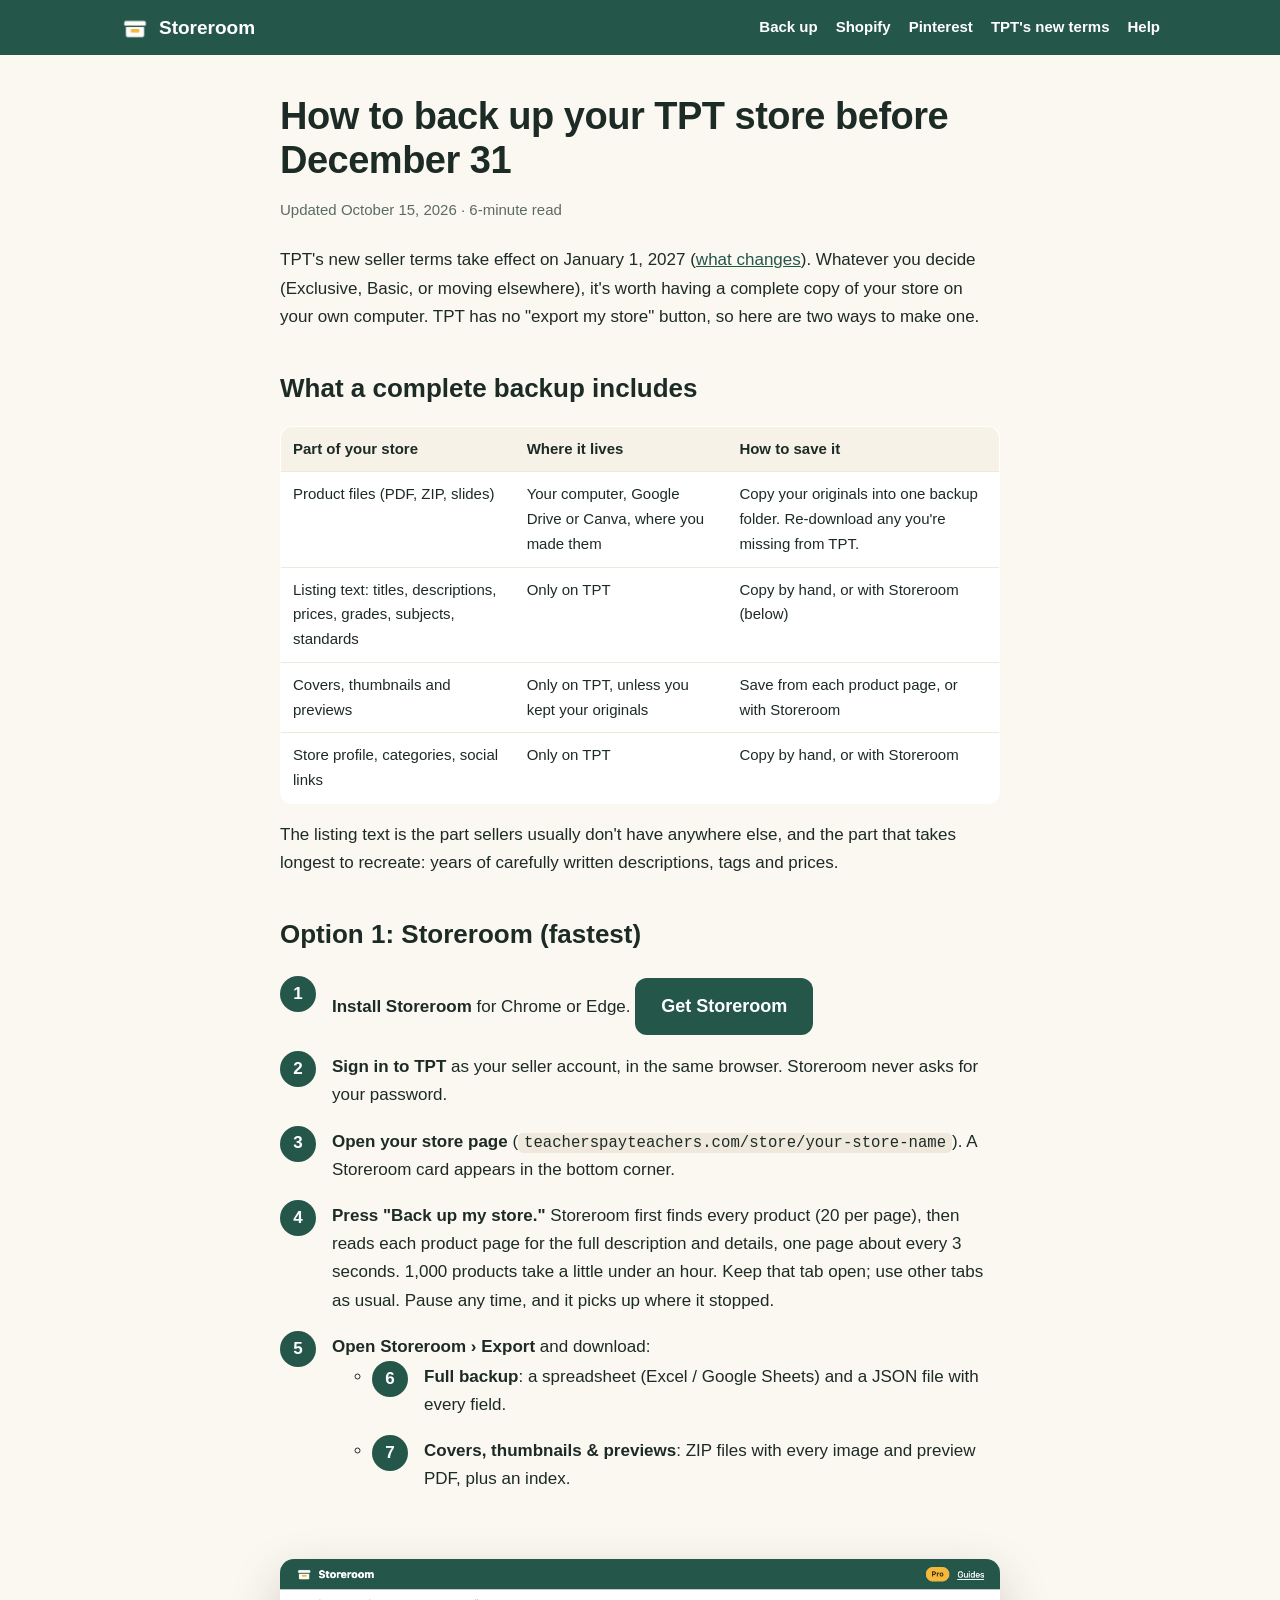
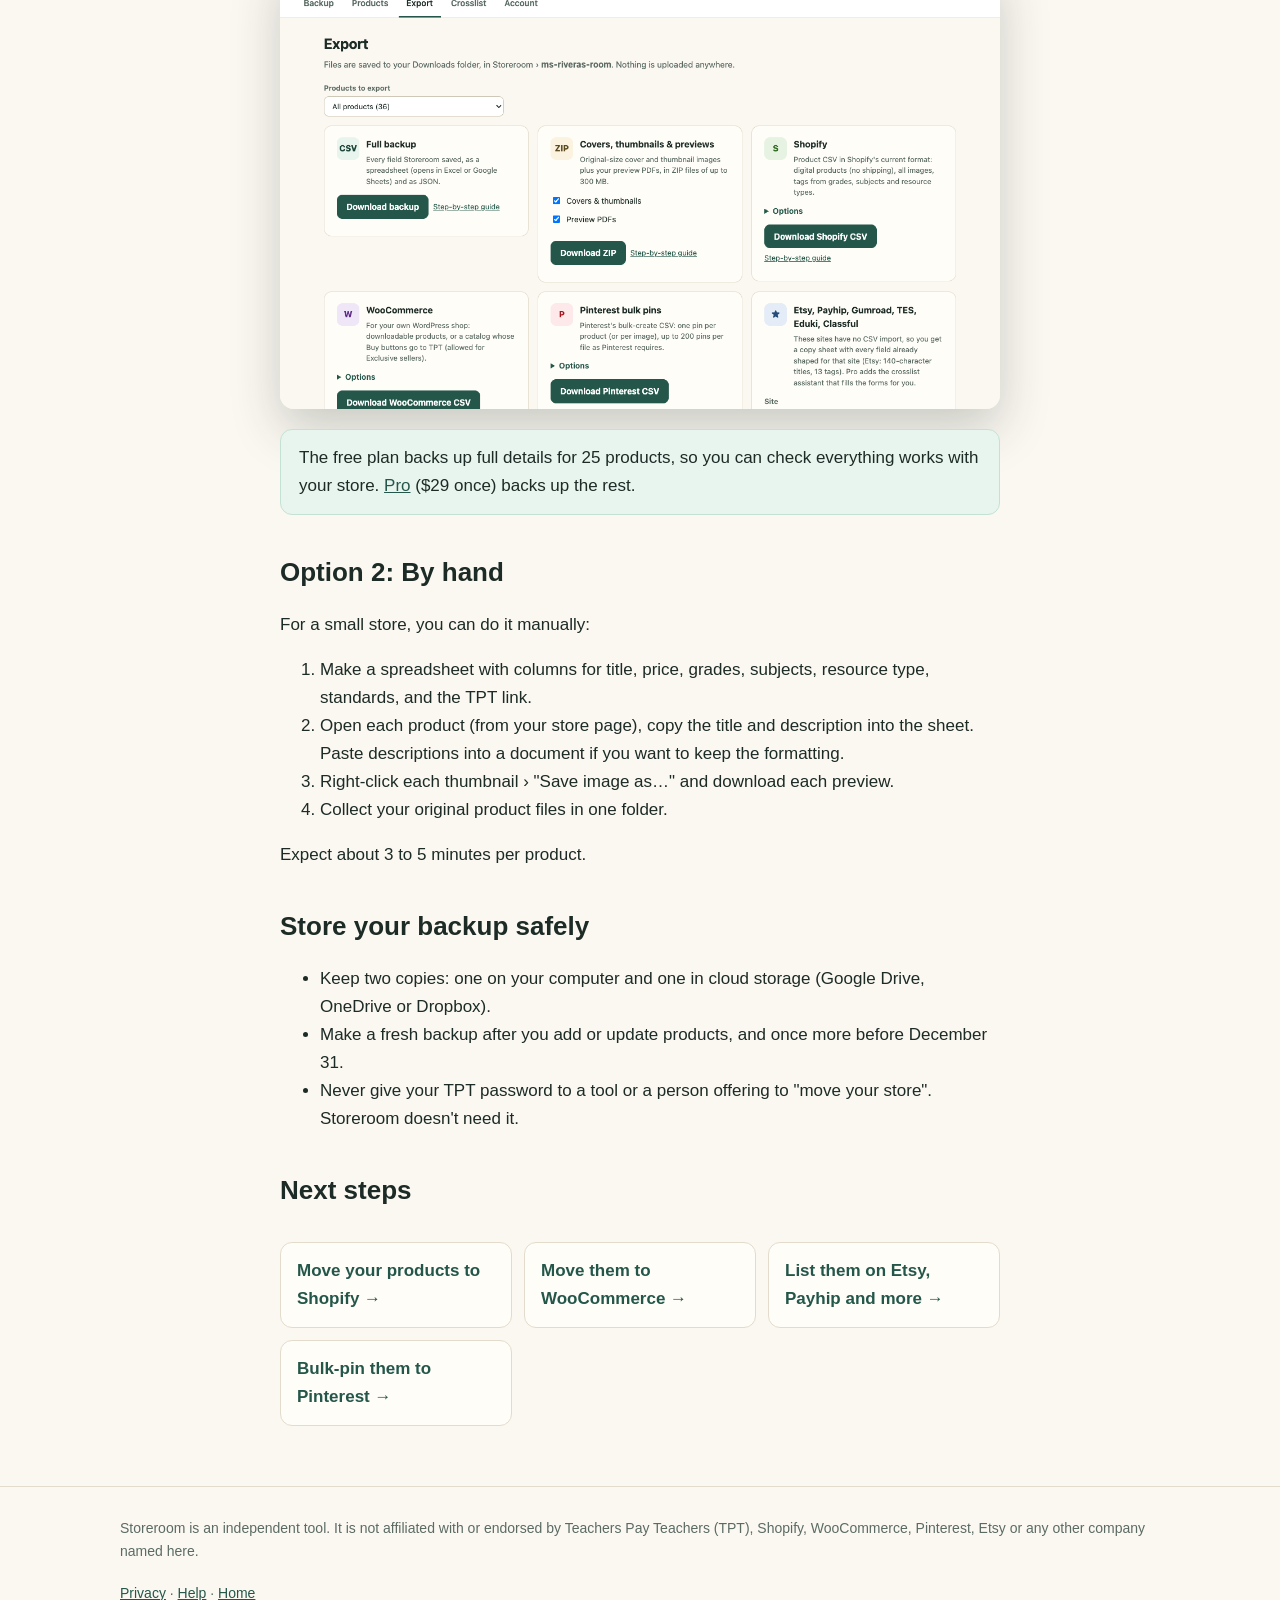
==== backup-tpt-store.html @ 8d0ab7cd "Storeroom website" ====
<!doctype html>
<html lang="en">
<head>
<meta charset="utf-8">
<meta name="viewport" content="width=device-width, initial-scale=1">
<title>How to Back Up Your TPT Store Before December 31 (2026 Guide)</title>
<meta name="description" content="Step-by-step: save every product in your Teachers Pay Teachers store (titles, descriptions, prices, grades, covers, previews) to your own computer before TPT's January 1, 2027 seller changes.">
<link rel="canonical" href="https://nkiro33.github.io/storeroom/backup-tpt-store.html">
<meta property="og:title" content="How to Back Up Your TPT Store Before December 31 (2026 Guide)">
<meta property="og:description" content="Step-by-step: save every product in your Teachers Pay Teachers store (titles, descriptions, prices, grades, covers, previews) to your own computer before TPT's January 1, 2027 seller changes.">
<meta property="og:image" content="https://nkiro33.github.io/storeroom/img/og.png">
<meta property="og:url" content="https://nkiro33.github.io/storeroom/backup-tpt-store.html">
<meta name="twitter:card" content="summary_large_image">
<link rel="icon" href="img/favicon.png">
<link rel="stylesheet" href="style.css">
</head>
<body>
<nav class="top"><div class="wrap">
  <a class="brand" href="index.html"><img src="img/icon128.png" alt="">Storeroom</a>
  <a href="backup-tpt-store.html">Back up</a>
  <a href="move-tpt-to-shopify.html">Shopify</a>
  <a href="bulk-pin-tpt-products.html">Pinterest</a>
  <a href="tpt-exclusive-vs-basic.html">TPT's new terms</a>
  <a href="support.html">Help</a>
</div></nav>
<article><div class="narrow">
  <h1>How to back up your TPT store before December 31</h1>
  <p class="meta">Updated October 15, 2026 · 6-minute read</p>

  <p>TPT's new seller terms take effect on January 1, 2027 (<a href="tpt-exclusive-vs-basic.html">what changes</a>). Whatever you decide (Exclusive, Basic, or moving elsewhere), it's worth having a complete copy of your store on your own computer. TPT has no "export my store" button, so here are two ways to make one.</p>

  <h2>What a complete backup includes</h2>
  <table class="t">
    <tr><th>Part of your store</th><th>Where it lives</th><th>How to save it</th></tr>
    <tr><td>Product files (PDF, ZIP, slides)</td><td>Your computer, Google Drive or Canva, where you made them</td><td>Copy your originals into one backup folder. Re-download any you're missing from TPT.</td></tr>
    <tr><td>Listing text: titles, descriptions, prices, grades, subjects, standards</td><td>Only on TPT</td><td>Copy by hand, or with Storeroom (below)</td></tr>
    <tr><td>Covers, thumbnails and previews</td><td>Only on TPT, unless you kept your originals</td><td>Save from each product page, or with Storeroom</td></tr>
    <tr><td>Store profile, categories, social links</td><td>Only on TPT</td><td>Copy by hand, or with Storeroom</td></tr>
  </table>
  <p>The listing text is the part sellers usually don't have anywhere else, and the part that takes longest to recreate: years of carefully written descriptions, tags and prices.</p>

  <h2>Option 1: Storeroom (fastest)</h2>
  <ol class="steps">
    <li><b>Install Storeroom</b> for Chrome or Edge. <a class="cta" href="index.html#get">Get Storeroom</a></li>
    <li><b>Sign in to TPT</b> as your seller account, in the same browser. Storeroom never asks for your password.</li>
    <li><b>Open your store page</b> (<code>teacherspayteachers.com/store/your-store-name</code>). A Storeroom card appears in the bottom corner.</li>
    <li><b>Press "Back up my store."</b> Storeroom first finds every product (20 per page), then reads each product page for the full description and details, one page about every 3 seconds. 1,000 products take a little under an hour. Keep that tab open; use other tabs as usual. Pause any time, and it picks up where it stopped.</li>
    <li><b>Open Storeroom › Export</b> and download:
      <ul>
        <li><b>Full backup</b>: a spreadsheet (Excel / Google Sheets) and a JSON file with every field.</li>
        <li><b>Covers, thumbnails &amp; previews</b>: ZIP files with every image and preview PDF, plus an index.</li>
      </ul>
    </li>
  </ol>
  <img class="shot" src="img/export.png" alt="Storeroom's Export tab" loading="lazy" width="1280" height="800">
  <div class="ok">The free plan backs up full details for 25 products, so you can check everything works with your store. <a href="index.html#get">Pro</a> ($29 once) backs up the rest.</div>

  <h2>Option 2: By hand</h2>
  <p>For a small store, you can do it manually:</p>
  <ol>
    <li>Make a spreadsheet with columns for title, price, grades, subjects, resource type, standards, and the TPT link.</li>
    <li>Open each product (from your store page), copy the title and description into the sheet. Paste descriptions into a document if you want to keep the formatting.</li>
    <li>Right-click each thumbnail › "Save image as…" and download each preview.</li>
    <li>Collect your original product files in one folder.</li>
  </ol>
  <p>Expect about 3 to 5 minutes per product.</p>

  <h2>Store your backup safely</h2>
  <ul>
    <li>Keep two copies: one on your computer and one in cloud storage (Google Drive, OneDrive or Dropbox).</li>
    <li>Make a fresh backup after you add or update products, and once more before December 31.</li>
    <li>Never give your TPT password to a tool or a person offering to "move your store". Storeroom doesn't need it.</li>
  </ul>

  <h2>Next steps</h2>
  <div class="next">
    <a href="move-tpt-to-shopify.html">Move your products to Shopify →</a>
    <a href="move-tpt-to-woocommerce.html">Move them to WooCommerce →</a>
    <a href="move-tpt-to-etsy-payhip.html">List them on Etsy, Payhip and more →</a>
    <a href="bulk-pin-tpt-products.html">Bulk-pin them to Pinterest →</a>
  </div>
</div></article>

<footer><div class="wrap">
  <span>Storeroom is an independent tool. It is not affiliated with or endorsed by Teachers Pay Teachers (TPT), Shopify, WooCommerce, Pinterest, Etsy or any other company named here.</span>
  <span><a href="privacy.html">Privacy</a> · <a href="support.html">Help</a> · <a href="index.html">Home</a></span>
</div></footer>
</body>
</html>
---- style.css ----
:root{--green:#24574a;--green-d:#1b4439;--green-l:#e8f4ee;--yellow:#f5b83d;--paper:#fbf8f1;--card:#fffdf8;--ink:#1d2b26;--muted:#5b6b64;--line:#e3dccd}
*{box-sizing:border-box}
html{-webkit-text-size-adjust:100%}
body{margin:0;font:17px/1.65 -apple-system,BlinkMacSystemFont,"Segoe UI",Roboto,Helvetica,Arial,sans-serif;color:var(--ink);background:var(--paper)}
a{color:var(--green)}
img{max-width:100%;height:auto}
.wrap{max-width:1080px;margin:0 auto;padding:0 20px}
.narrow{max-width:760px;margin:0 auto;padding:0 20px}
nav.top{background:var(--green);color:#fff}
nav.top .wrap{display:flex;align-items:center;gap:18px;padding-top:12px;padding-bottom:12px;flex-wrap:wrap}
nav.top a{color:#fff;text-decoration:none;font-weight:600;font-size:15px}
nav.top .brand{display:flex;align-items:center;gap:9px;font-size:19px;font-weight:800;margin-right:auto}
nav.top .brand img{width:30px;height:30px;border-radius:8px}
.hero{padding:56px 0 30px;text-align:center}
.hero h1{font-size:44px;line-height:1.12;margin:0 0 14px;letter-spacing:-.6px}
.hero p.lead{font-size:20px;color:var(--muted);max-width:720px;margin:0 auto 26px}
.cta{display:inline-flex;align-items:center;gap:8px;background:var(--green);color:#fff;text-decoration:none;font-weight:750;padding:14px 26px;border-radius:12px;font-size:18px}
.cta:hover{background:var(--green-d)}
.cta.gold{background:var(--yellow);color:#3d2e07}
.cta.alt{background:#fff;color:var(--green);border:1px solid var(--green)}
.ctas{display:flex;gap:12px;justify-content:center;flex-wrap:wrap}
.small{font-size:14px;color:var(--muted)}
.shot{margin:34px auto 0;border-radius:14px;box-shadow:0 20px 50px rgba(29,43,38,.22);display:block}
section{padding:46px 0}
section h2{font-size:32px;line-height:1.2;margin:0 0 10px;letter-spacing:-.4px}
.grid3{display:grid;grid-template-columns:repeat(auto-fit,minmax(260px,1fr));gap:18px;margin-top:22px}
.card{background:var(--card);border:1px solid var(--line);border-radius:16px;padding:22px}
.card h3{margin:0 0 6px;font-size:19px}
.card p{margin:0;color:#36463f}
.band{background:#fff;border-top:1px solid var(--line);border-bottom:1px solid var(--line)}
.steps{counter-reset:s;list-style:none;padding:0;margin:20px 0}
.steps li{counter-increment:s;position:relative;padding:2px 0 16px 52px}
.steps li::before{content:counter(s);position:absolute;left:0;top:0;width:36px;height:36px;border-radius:50%;background:var(--green);color:#fff;display:grid;place-items:center;font-weight:800}
.price{display:grid;grid-template-columns:repeat(auto-fit,minmax(280px,1fr));gap:18px;margin-top:20px}
.price .card.best{border:2px solid var(--green)}
.price b.big{font-size:42px;letter-spacing:-1px;display:block;line-height:1.1;margin:6px 0}
.price ul{padding-left:20px;margin:10px 0 0}
.faq details{background:var(--card);border:1px solid var(--line);border-radius:12px;padding:14px 18px;margin-bottom:10px}
.faq summary{cursor:pointer;font-weight:700}
.faq details p{margin:10px 0 0}
article{padding:40px 0 60px}
article h1{font-size:38px;line-height:1.15;margin:0 0 10px;letter-spacing:-.5px}
article h2{font-size:26px;margin:36px 0 8px}
article h3{font-size:20px;margin:26px 0 6px}
article .meta{color:var(--muted);font-size:15px;margin-bottom:24px}
.note{background:#fbf3df;border:1px solid #f1dfb2;border-radius:12px;padding:14px 18px;margin:20px 0}
.ok{background:var(--green-l);border:1px solid #c4e2d3;border-radius:12px;padding:14px 18px;margin:20px 0}
table.t{border-collapse:collapse;width:100%;background:#fff;border:1px solid var(--line);border-radius:12px;overflow:hidden;font-size:15px;margin:16px 0}
table.t th,table.t td{padding:10px 12px;border-bottom:1px solid #efe9dd;text-align:left;vertical-align:top}
table.t th{background:#f6f2e8}
code,kbd{background:#efe9dd;border-radius:5px;padding:1px 6px;font-size:.92em;overflow-wrap:anywhere}
.next{display:grid;grid-template-columns:repeat(auto-fit,minmax(220px,1fr));gap:12px;margin-top:30px}
.next a{display:block;background:var(--card);border:1px solid var(--line);border-radius:12px;padding:14px 16px;text-decoration:none;font-weight:650}
footer{border-top:1px solid var(--line);padding:30px 0 40px;color:var(--muted);font-size:14px}
footer .wrap{display:flex;gap:18px;flex-wrap:wrap;justify-content:space-between}
@media (max-width:640px){.hero h1{font-size:34px}article h1{font-size:30px}section h2{font-size:26px}body{font-size:16px}}
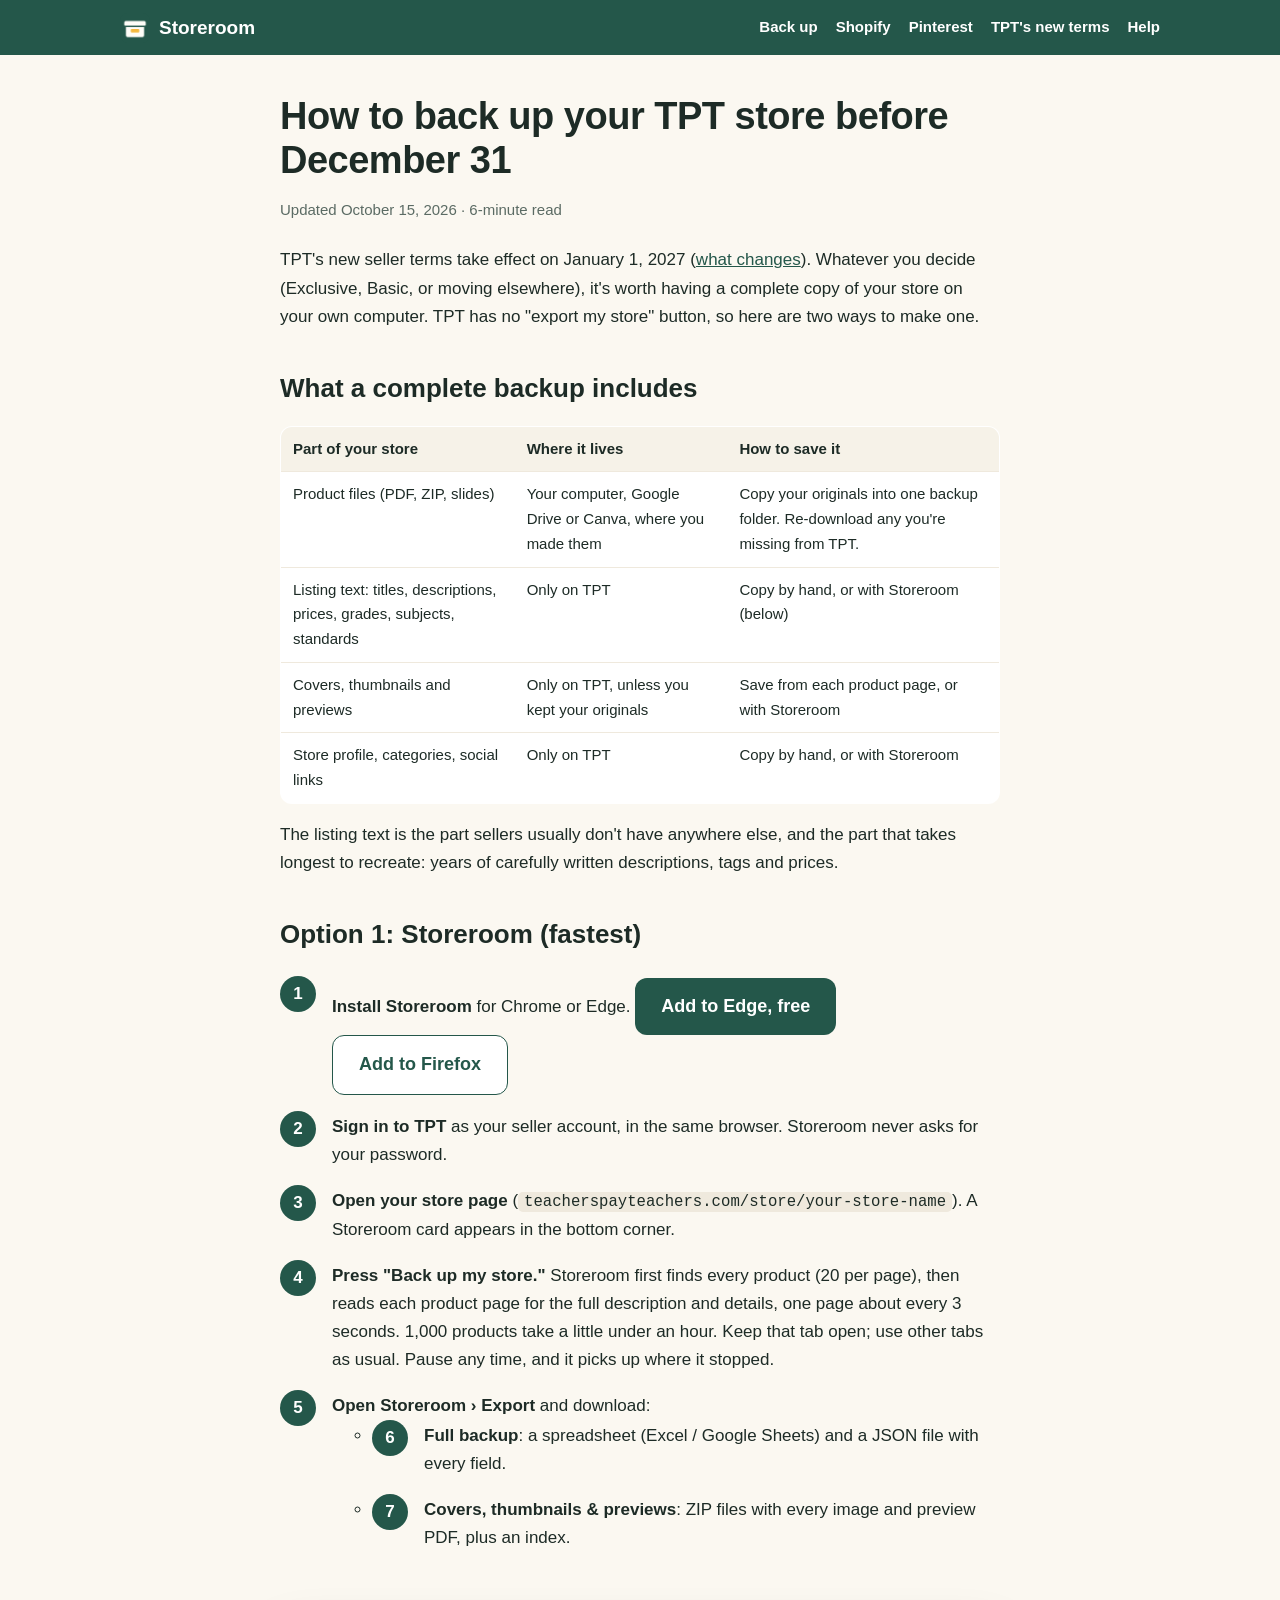
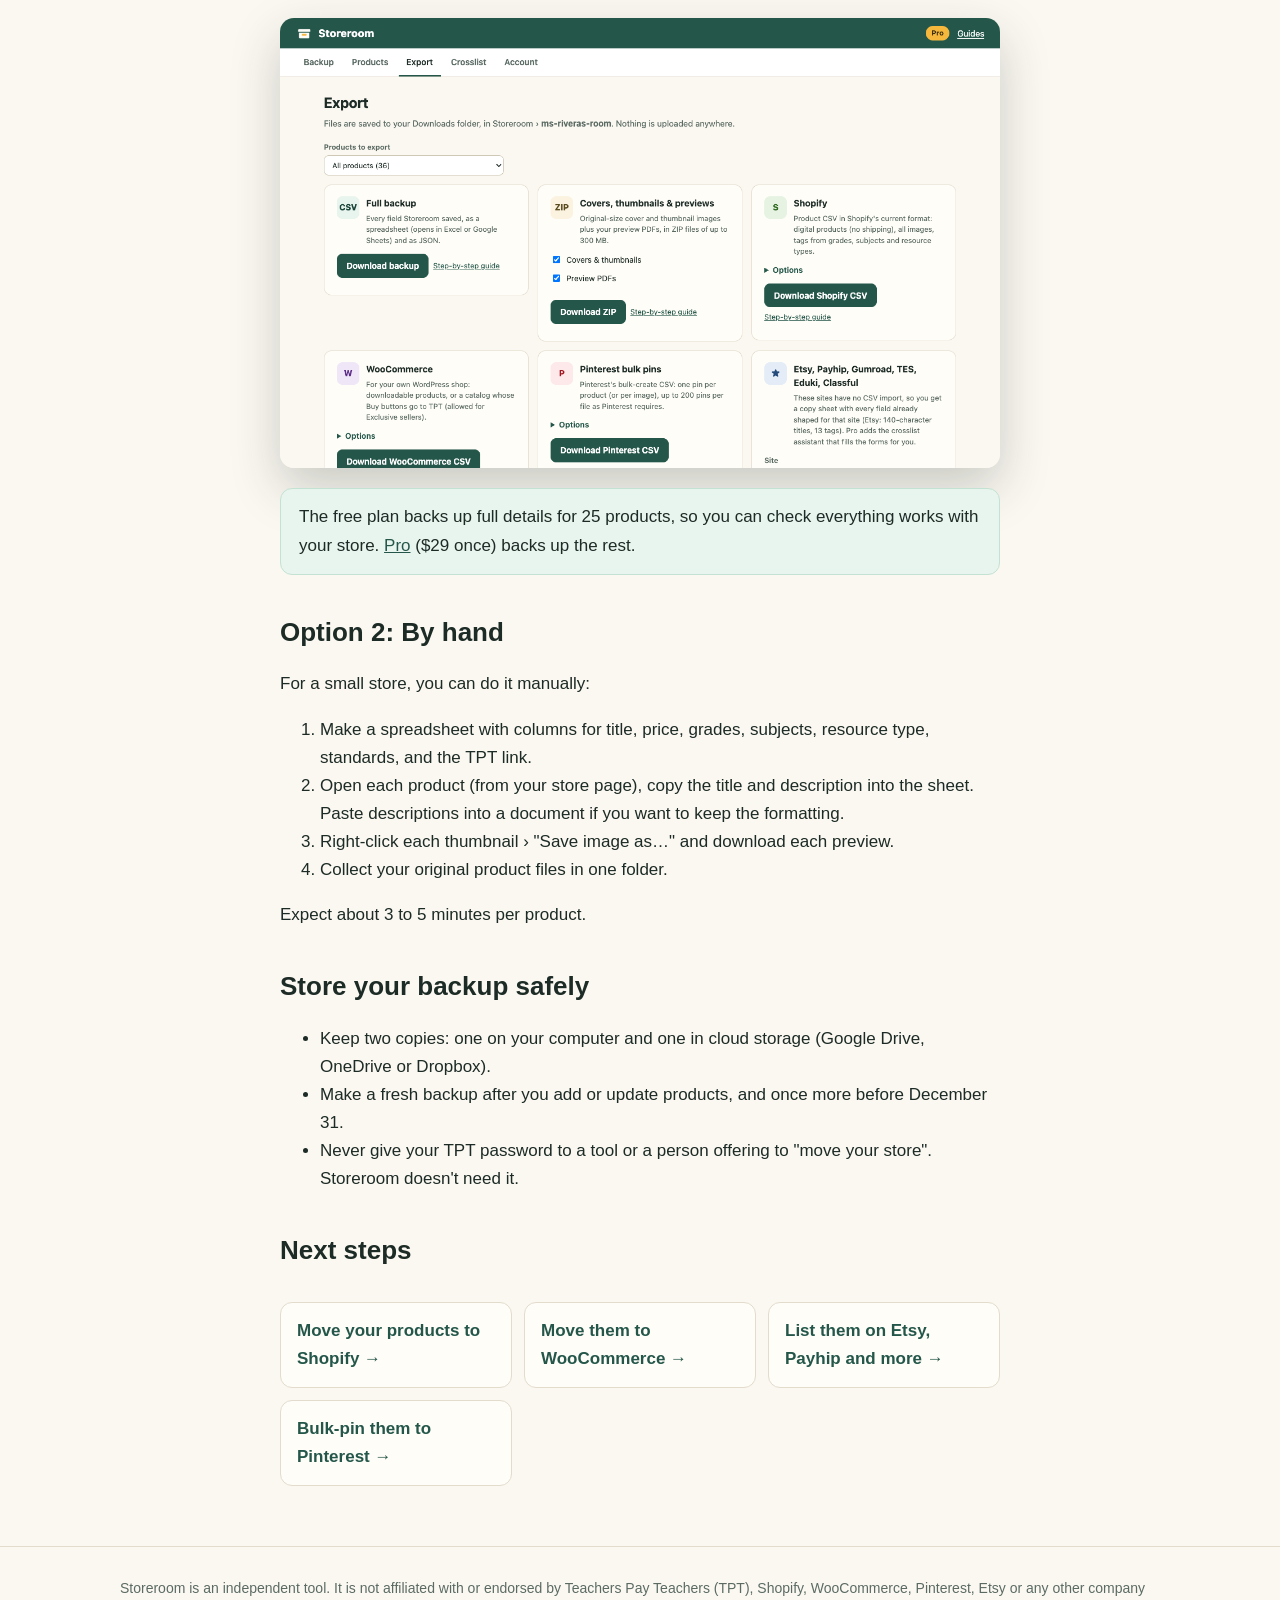
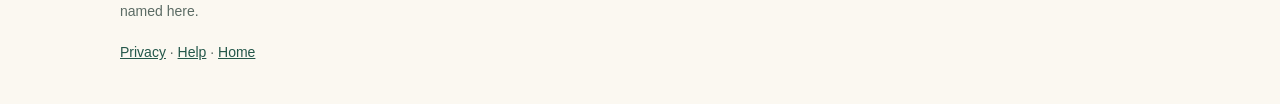
==== commit a347a667: "Update site" ====
--- a/backup-tpt-store.html
+++ b/backup-tpt-store.html
@@ -41,7 +41,7 @@
 
   <h2>Option 1: Storeroom (fastest)</h2>
   <ol class="steps">
-    <li><b>Install Storeroom</b> for Chrome or Edge. <a class="cta" href="index.html#get">Get Storeroom</a></li>
+    <li><b>Install Storeroom</b> for Chrome or Edge. <a class="cta" href="https://microsoftedge.microsoft.com/addons/detail/lgbofabfmceceknhdinjmoidhicbokeg">Add to Edge, free</a> <a class="cta alt" href="https://addons.mozilla.org/firefox/addon/storeroom-tpt-backup/">Add to Firefox</a></li>
     <li><b>Sign in to TPT</b> as your seller account, in the same browser. Storeroom never asks for your password.</li>
     <li><b>Open your store page</b> (<code>teacherspayteachers.com/store/your-store-name</code>). A Storeroom card appears in the bottom corner.</li>
     <li><b>Press "Back up my store."</b> Storeroom first finds every product (20 per page), then reads each product page for the full description and details, one page about every 3 seconds. 1,000 products take a little under an hour. Keep that tab open; use other tabs as usual. Pause any time, and it picks up where it stopped.</li>
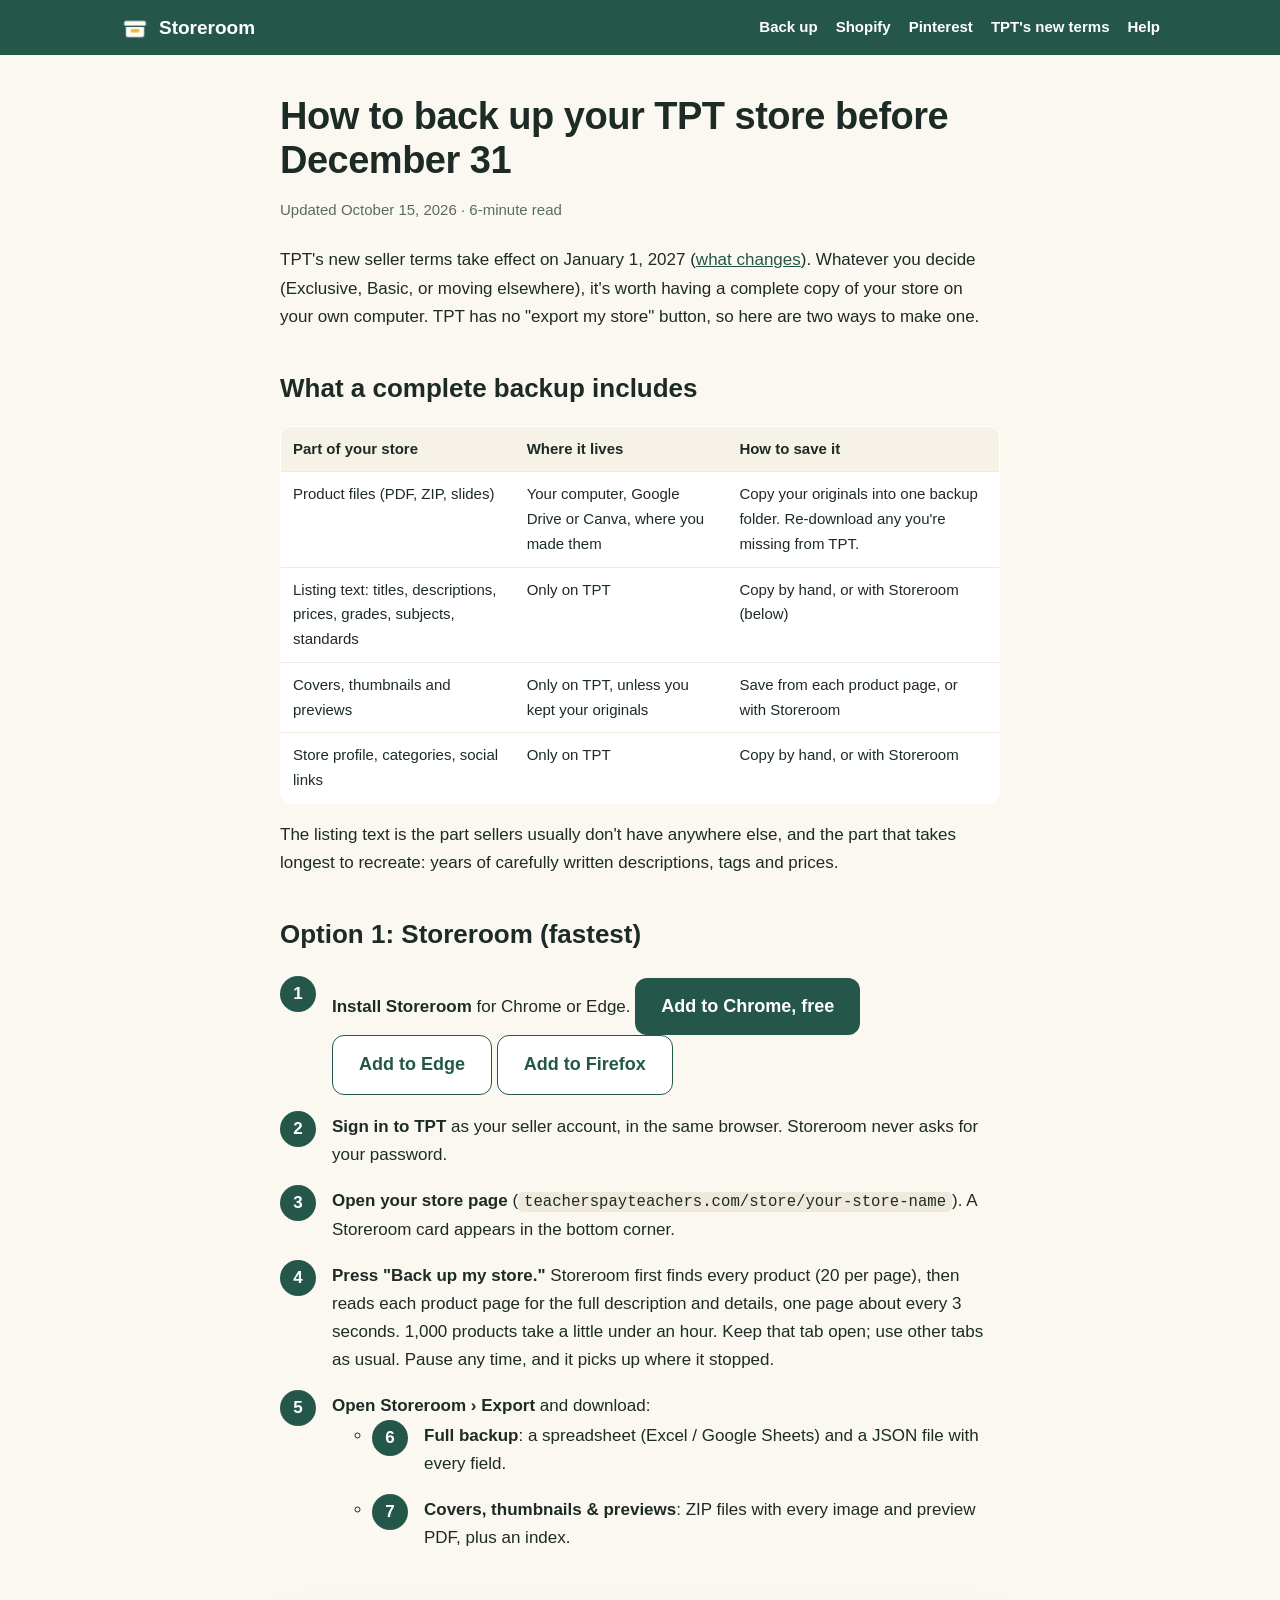
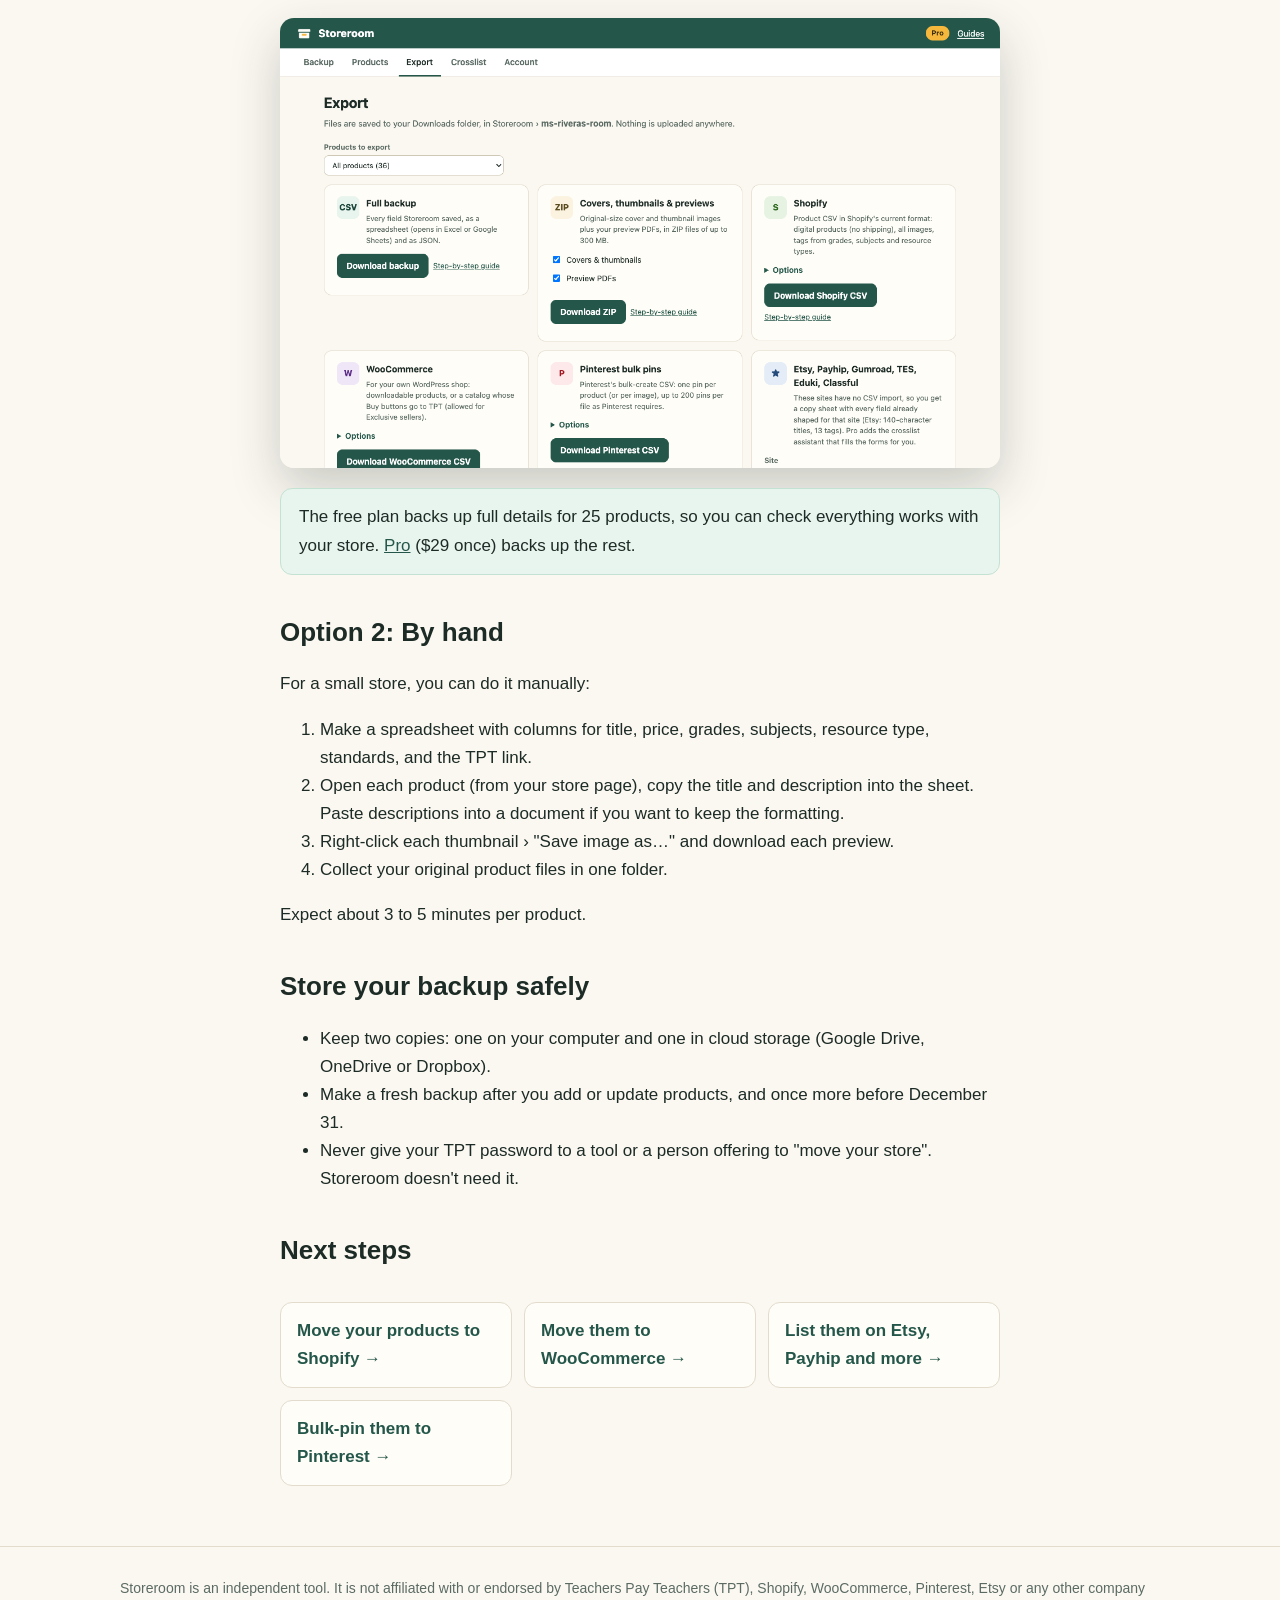
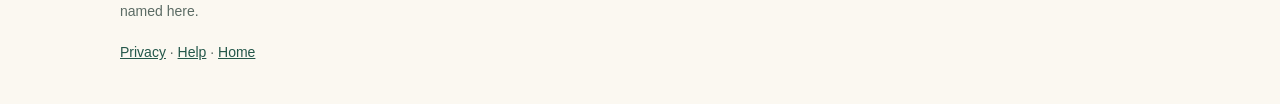
==== commit 563297af: "Update site" ====
--- a/backup-tpt-store.html
+++ b/backup-tpt-store.html
@@ -41,7 +41,7 @@
 
   <h2>Option 1: Storeroom (fastest)</h2>
   <ol class="steps">
-    <li><b>Install Storeroom</b> for Chrome or Edge. <a class="cta" href="https://microsoftedge.microsoft.com/addons/detail/lgbofabfmceceknhdinjmoidhicbokeg">Add to Edge, free</a> <a class="cta alt" href="https://addons.mozilla.org/firefox/addon/storeroom-tpt-backup/">Add to Firefox</a></li>
+    <li><b>Install Storeroom</b> for Chrome or Edge. <a class="cta" href="https://chromewebstore.google.com/detail/nmfblnbdbphkchoggcbmedejegikmcem">Add to Chrome, free</a> <a class="cta alt" href="https://microsoftedge.microsoft.com/addons/detail/lgbofabfmceceknhdinjmoidhicbokeg">Add to Edge</a> <a class="cta alt" href="https://addons.mozilla.org/firefox/addon/storeroom-tpt-backup/">Add to Firefox</a></li>
     <li><b>Sign in to TPT</b> as your seller account, in the same browser. Storeroom never asks for your password.</li>
     <li><b>Open your store page</b> (<code>teacherspayteachers.com/store/your-store-name</code>). A Storeroom card appears in the bottom corner.</li>
     <li><b>Press "Back up my store."</b> Storeroom first finds every product (20 per page), then reads each product page for the full description and details, one page about every 3 seconds. 1,000 products take a little under an hour. Keep that tab open; use other tabs as usual. Pause any time, and it picks up where it stopped.</li>
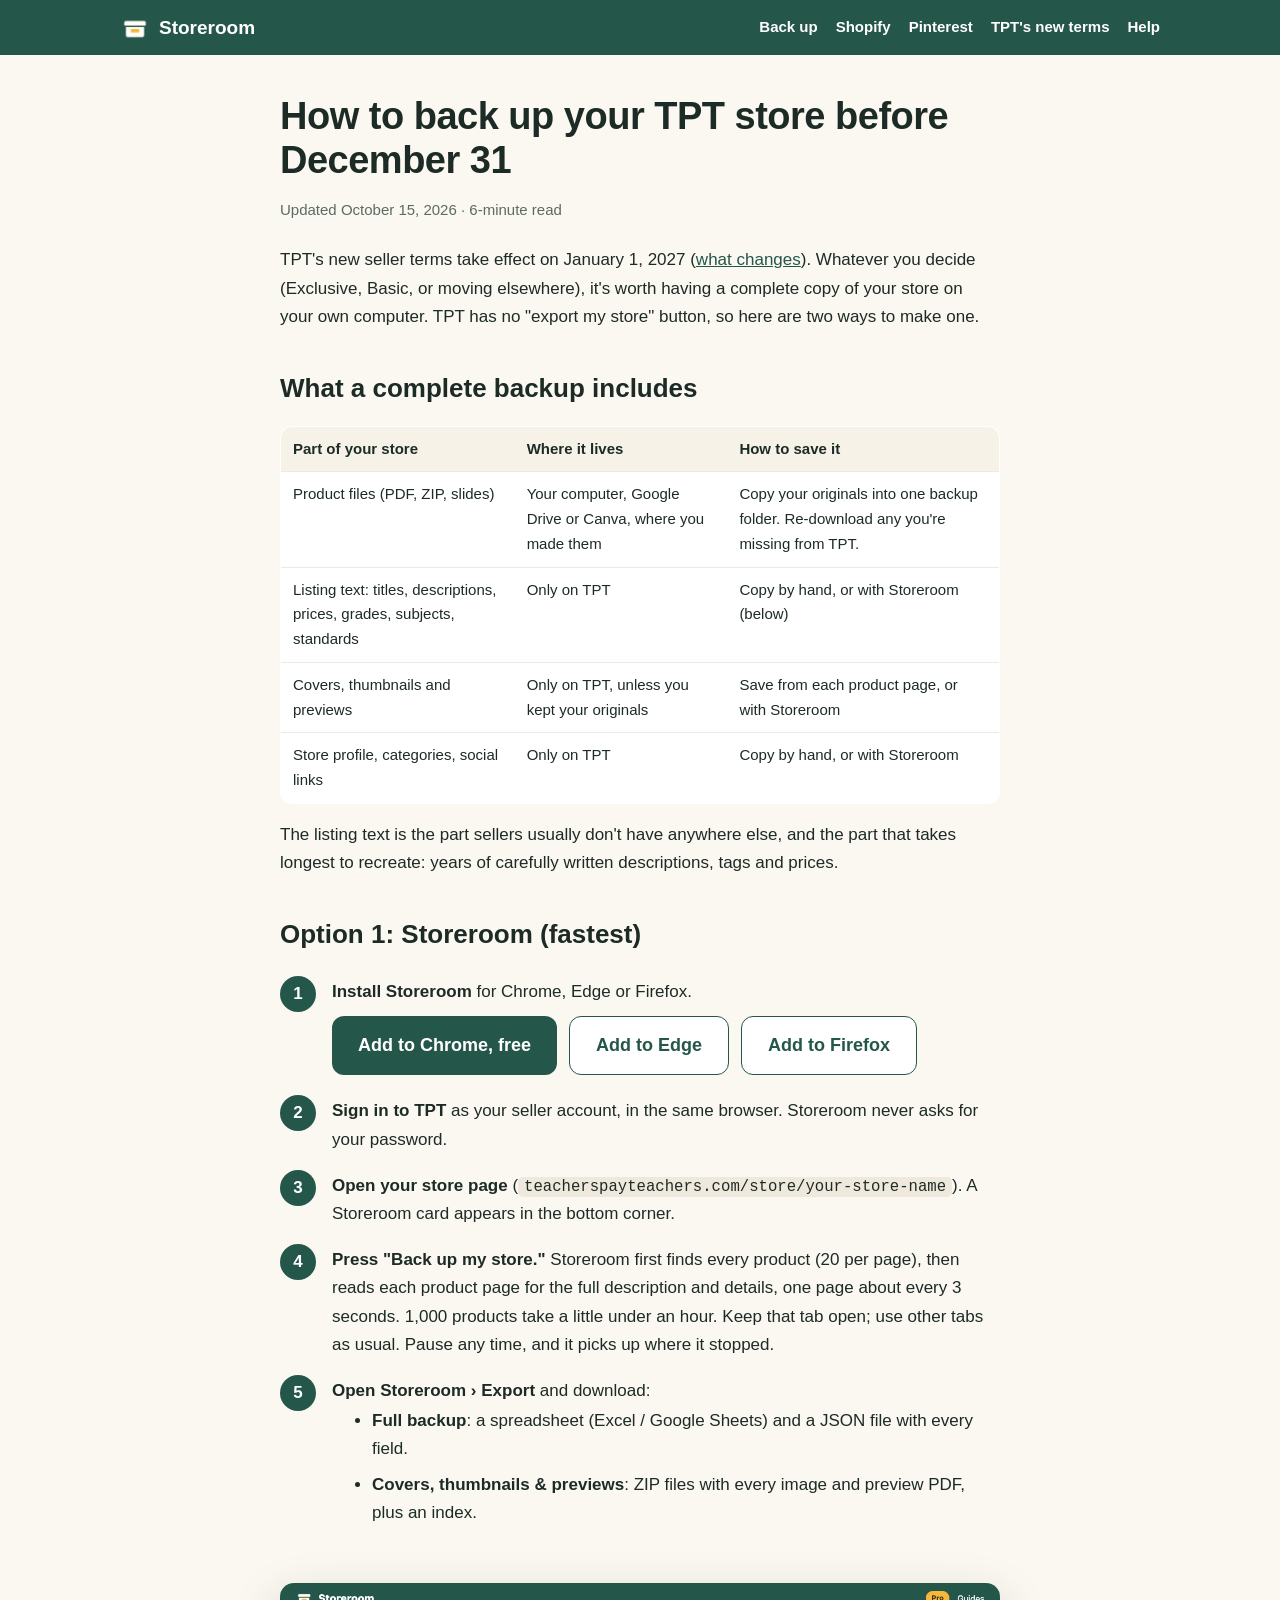
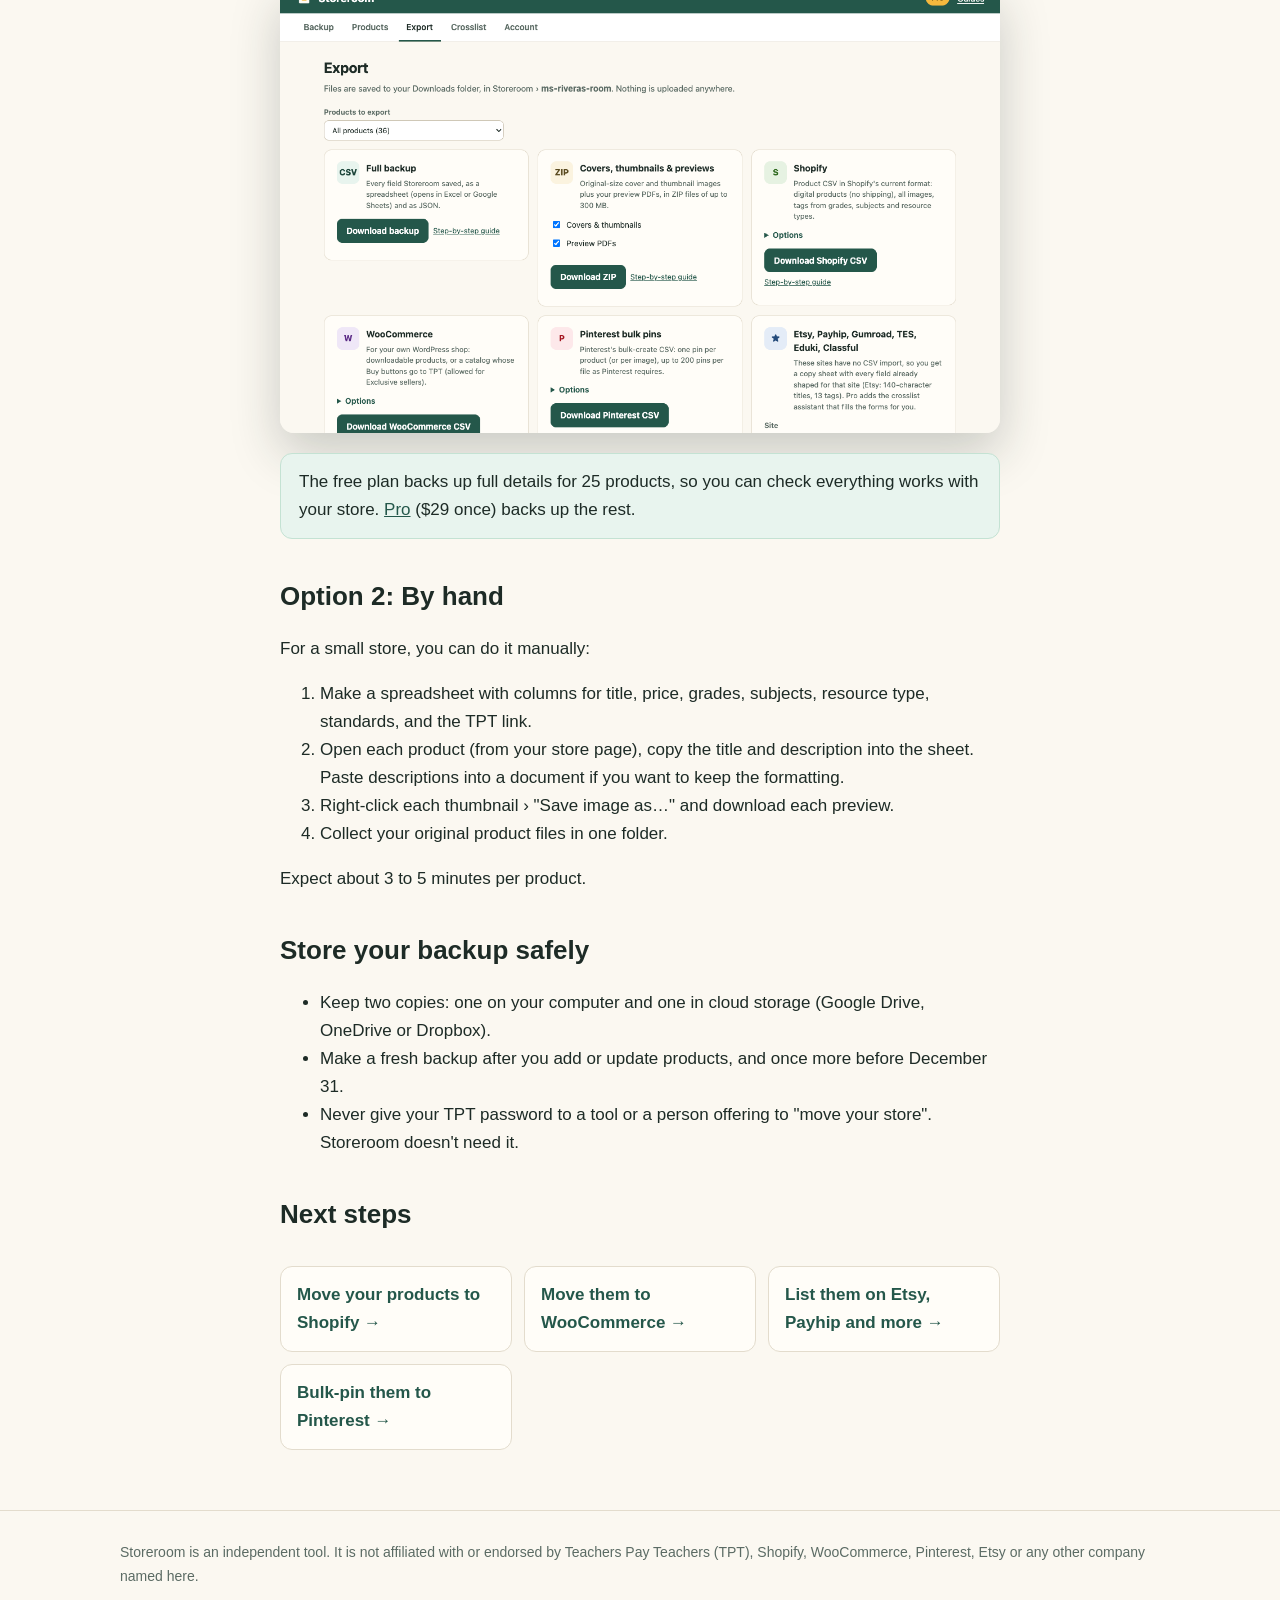
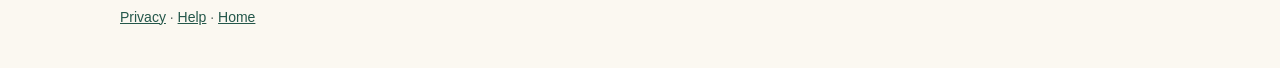
==== commit b586b23e: "Update site" ====
--- a/backup-tpt-store.html
+++ b/backup-tpt-store.html
@@ -41,7 +41,7 @@
 
   <h2>Option 1: Storeroom (fastest)</h2>
   <ol class="steps">
-    <li><b>Install Storeroom</b> for Chrome or Edge. <a class="cta" href="https://chromewebstore.google.com/detail/nmfblnbdbphkchoggcbmedejegikmcem">Add to Chrome, free</a> <a class="cta alt" href="https://microsoftedge.microsoft.com/addons/detail/lgbofabfmceceknhdinjmoidhicbokeg">Add to Edge</a> <a class="cta alt" href="https://addons.mozilla.org/firefox/addon/storeroom-tpt-backup/">Add to Firefox</a></li>
+    <li><b>Install Storeroom</b> for Chrome, Edge or Firefox.<div class="ctas" style="justify-content:flex-start;margin:10px 0 4px"><a class="cta" href="https://chromewebstore.google.com/detail/nmfblnbdbphkchoggcbmedejegikmcem">Add to Chrome, free</a> <a class="cta alt" href="https://microsoftedge.microsoft.com/addons/detail/lgbofabfmceceknhdinjmoidhicbokeg">Add to Edge</a> <a class="cta alt" href="https://addons.mozilla.org/firefox/addon/storeroom-tpt-backup/">Add to Firefox</a></div></li>
     <li><b>Sign in to TPT</b> as your seller account, in the same browser. Storeroom never asks for your password.</li>
     <li><b>Open your store page</b> (<code>teacherspayteachers.com/store/your-store-name</code>). A Storeroom card appears in the bottom corner.</li>
     <li><b>Press "Back up my store."</b> Storeroom first finds every product (20 per page), then reads each product page for the full description and details, one page about every 3 seconds. 1,000 products take a little under an hour. Keep that tab open; use other tabs as usual. Pause any time, and it picks up where it stopped.</li>
--- a/style.css
+++ b/style.css
@@ -29,8 +29,8 @@
 .card p{margin:0;color:#36463f}
 .band{background:#fff;border-top:1px solid var(--line);border-bottom:1px solid var(--line)}
 .steps{counter-reset:s;list-style:none;padding:0;margin:20px 0}
-.steps li{counter-increment:s;position:relative;padding:2px 0 16px 52px}
-.steps li::before{content:counter(s);position:absolute;left:0;top:0;width:36px;height:36px;border-radius:50%;background:var(--green);color:#fff;display:grid;place-items:center;font-weight:800}
+.steps>li{counter-increment:s;position:relative;padding:2px 0 16px 52px}
+.steps>li::before{content:counter(s);position:absolute;left:0;top:0;width:36px;height:36px;border-radius:50%;background:var(--green);color:#fff;display:grid;place-items:center;font-weight:800}
 .price{display:grid;grid-template-columns:repeat(auto-fit,minmax(280px,1fr));gap:18px;margin-top:20px}
 .price .card.best{border:2px solid var(--green)}
 .price b.big{font-size:42px;letter-spacing:-1px;display:block;line-height:1.1;margin:6px 0}
@@ -54,3 +54,4 @@
 footer{border-top:1px solid var(--line);padding:30px 0 40px;color:var(--muted);font-size:14px}
 footer .wrap{display:flex;gap:18px;flex-wrap:wrap;justify-content:space-between}
 @media (max-width:640px){.hero h1{font-size:34px}article h1{font-size:30px}section h2{font-size:26px}body{font-size:16px}}
+.steps li li{padding:2px 0 6px 0;list-style:disc}
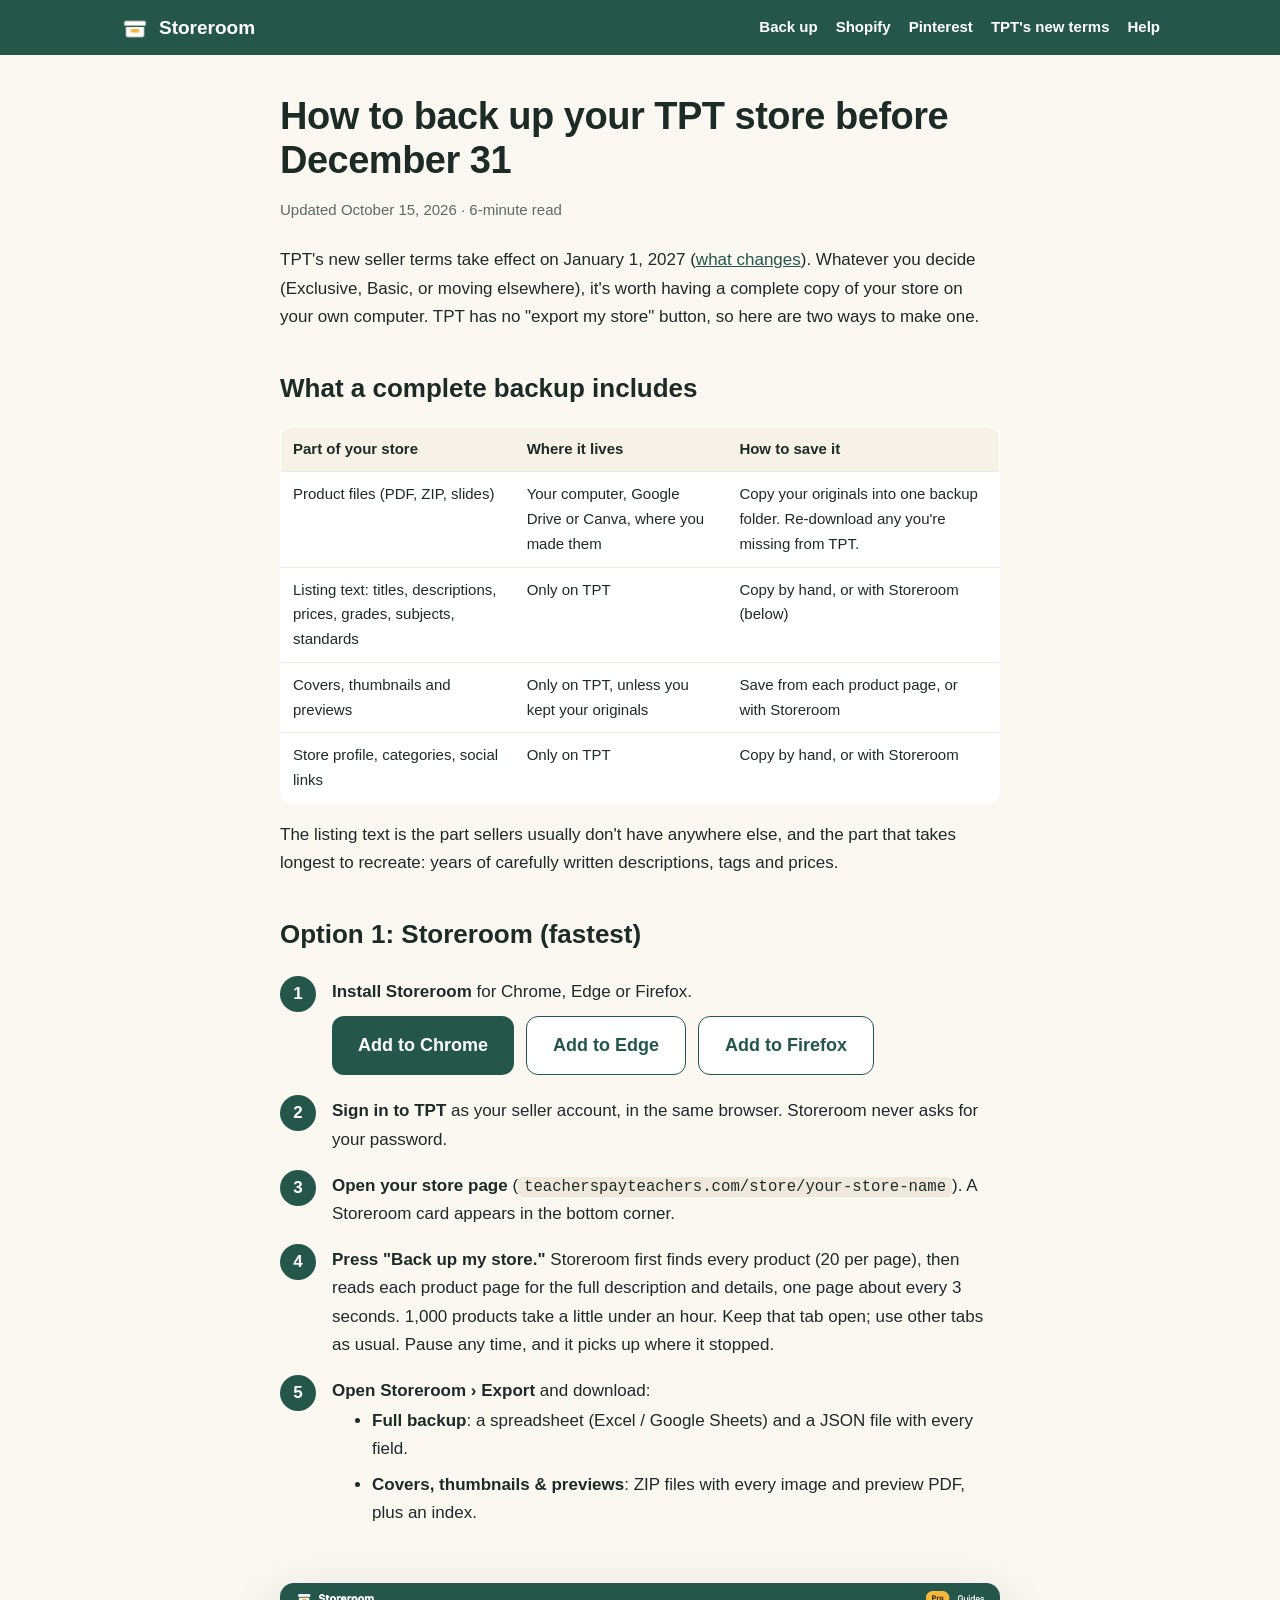
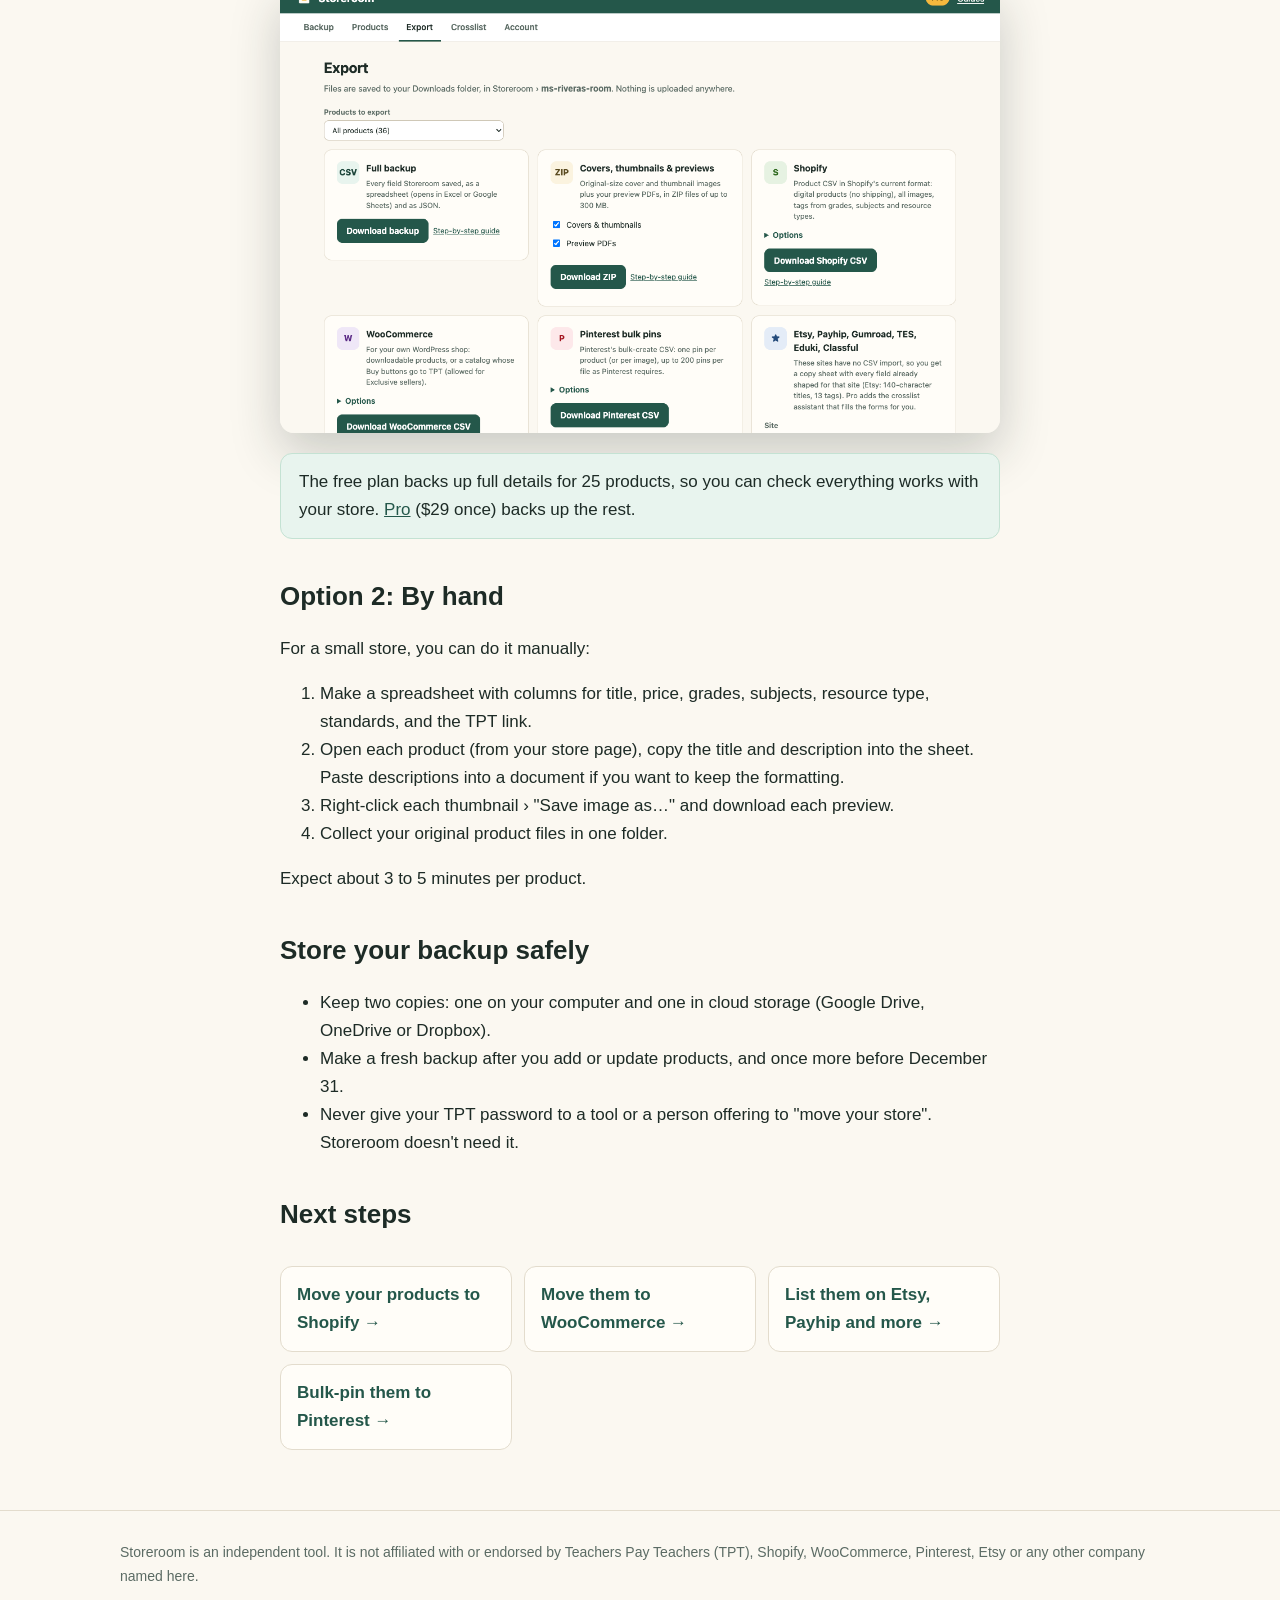
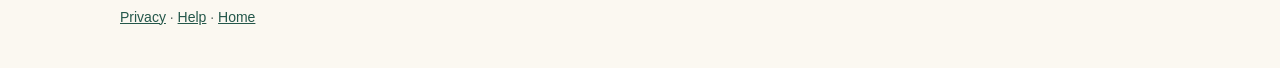
==== commit ebd0991a: "Update site" ====
--- a/backup-tpt-store.html
+++ b/backup-tpt-store.html
@@ -41,7 +41,7 @@
 
   <h2>Option 1: Storeroom (fastest)</h2>
   <ol class="steps">
-    <li><b>Install Storeroom</b> for Chrome, Edge or Firefox.<div class="ctas" style="justify-content:flex-start;margin:10px 0 4px"><a class="cta" href="https://chromewebstore.google.com/detail/nmfblnbdbphkchoggcbmedejegikmcem">Add to Chrome, free</a> <a class="cta alt" href="https://microsoftedge.microsoft.com/addons/detail/lgbofabfmceceknhdinjmoidhicbokeg">Add to Edge</a> <a class="cta alt" href="https://addons.mozilla.org/firefox/addon/storeroom-tpt-backup/">Add to Firefox</a></div></li>
+    <li><b>Install Storeroom</b> for Chrome, Edge or Firefox.<div class="ctas" style="justify-content:flex-start;margin:10px 0 4px"><a class="cta" href="https://chromewebstore.google.com/detail/nmfblnbdbphkchoggcbmedejegikmcem">Add to Chrome</a> <a class="cta alt" href="https://microsoftedge.microsoft.com/addons/detail/lgbofabfmceceknhdinjmoidhicbokeg">Add to Edge</a> <a class="cta alt" href="https://addons.mozilla.org/firefox/addon/storeroom-tpt-backup/">Add to Firefox</a></div></li>
     <li><b>Sign in to TPT</b> as your seller account, in the same browser. Storeroom never asks for your password.</li>
     <li><b>Open your store page</b> (<code>teacherspayteachers.com/store/your-store-name</code>). A Storeroom card appears in the bottom corner.</li>
     <li><b>Press "Back up my store."</b> Storeroom first finds every product (20 per page), then reads each product page for the full description and details, one page about every 3 seconds. 1,000 products take a little under an hour. Keep that tab open; use other tabs as usual. Pause any time, and it picks up where it stopped.</li>
